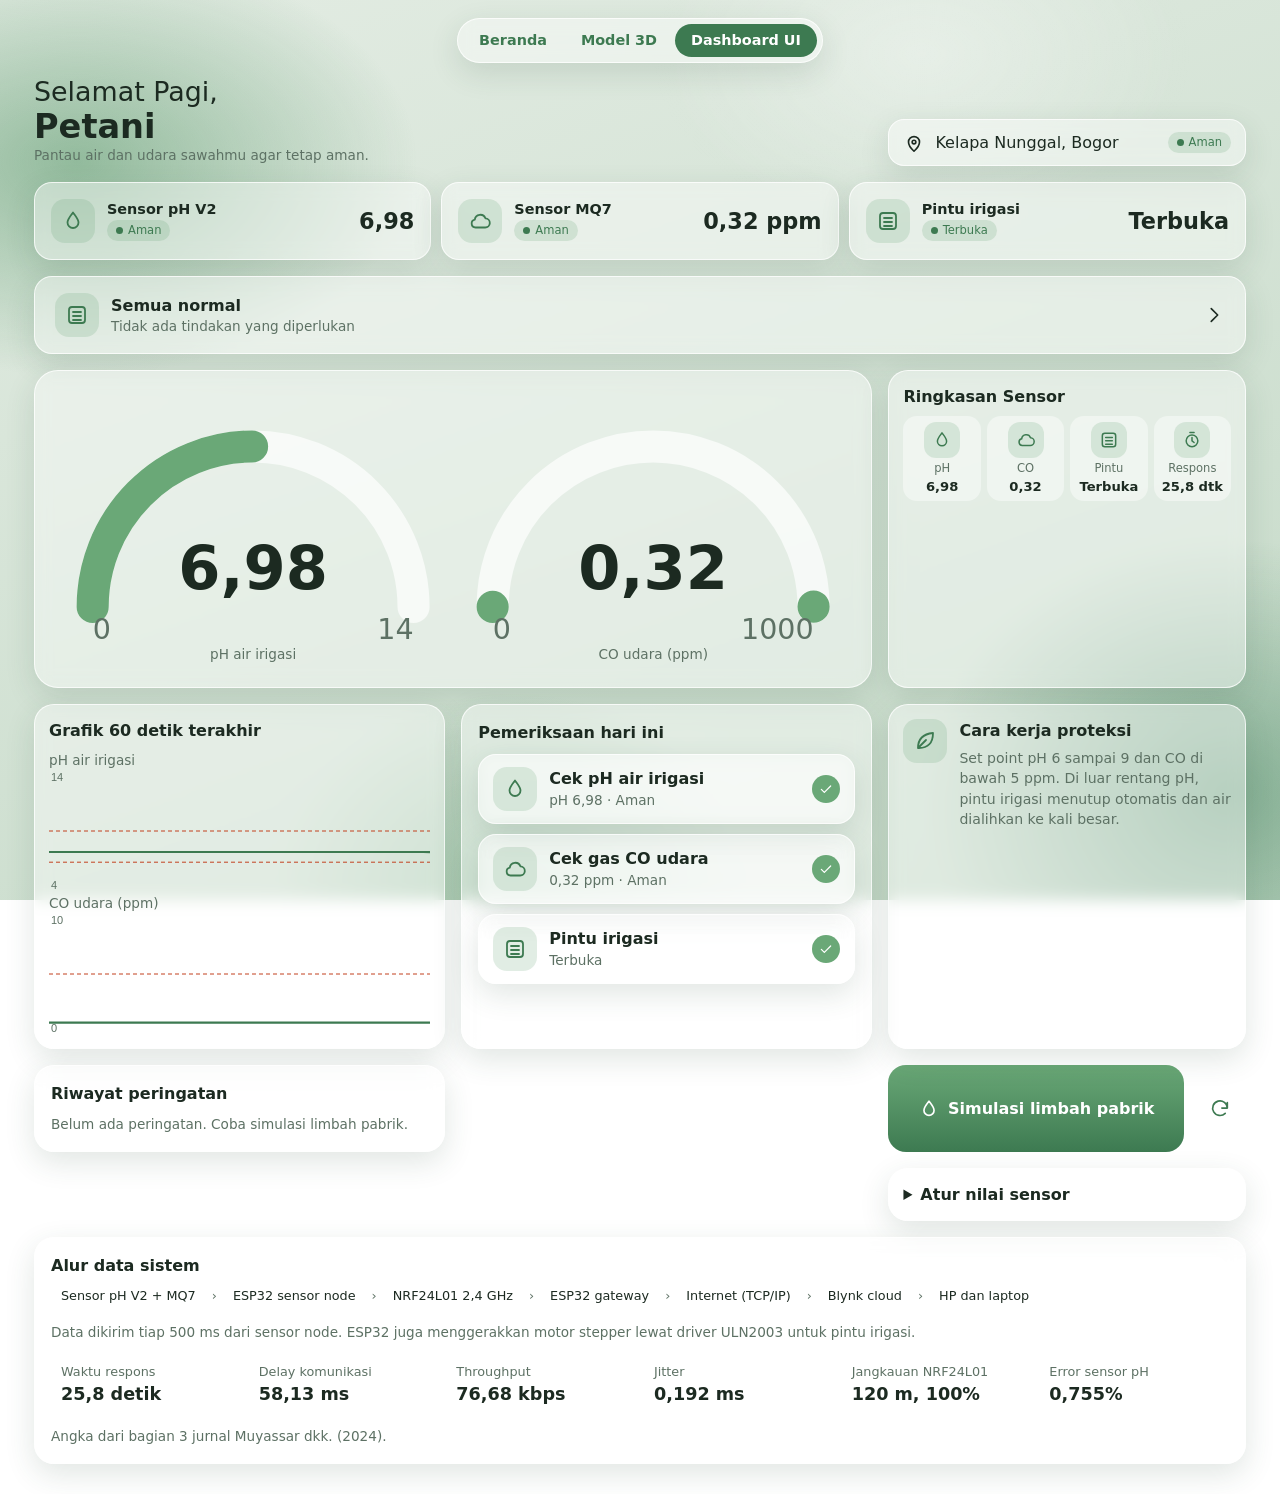
==== ui/index.html @ b04bf3d6 "Simulasi monitoring sawah" ====
<!doctype html>
<html lang="id"><head><meta charset="utf-8">
<meta name="viewport" content="width=device-width, initial-scale=1, viewport-fit=cover">
<title>Dashboard monitoring persawahan (tampilan aplikasi)</title>
<link rel="stylesheet" href="ui.css">
</head><body>
<svg width="0" height="0" style="position:absolute" aria-hidden="true"><defs>
<symbol id="i-drop" viewBox="0 0 24 24"><path d="M12 3.5C9 7.5 6.5 10.3 6.5 13.5a5.5 5.5 0 0 0 11 0C17.5 10.3 15 7.5 12 3.5z"/></symbol>
<symbol id="i-cloud" viewBox="0 0 24 24"><path d="M7.5 18.5a4 4 0 0 1-.7-7.9 5.5 5.5 0 0 1 10.6-1.3 4.6 4.6 0 0 1-.4 9.2z"/></symbol>
<symbol id="i-gate" viewBox="0 0 24 24"><rect x="4" y="4" width="16" height="16" rx="3"/><path d="M8 9h8M8 13h8M8 17h8"/></symbol>
<symbol id="i-home" viewBox="0 0 24 24"><path d="M4 11l8-6.5 8 6.5v8.5a1 1 0 0 1-1 1H5a1 1 0 0 1-1-1z"/></symbol>
<symbol id="i-sensor" viewBox="0 0 24 24"><path d="M3 12h4l2.5-6 4 12 2.5-6H21"/></symbol>
<symbol id="i-list" viewBox="0 0 24 24"><path d="M8 7h12M8 12h12M8 17h12M4 7h.01M4 12h.01M4 17h.01"/></symbol>
<symbol id="i-gear" viewBox="0 0 24 24"><circle cx="12" cy="12" r="3"/><path d="M12 3v3M12 18v3M3 12h3M18 12h3M5.6 5.6l2.1 2.1M16.3 16.3l2.1 2.1M18.4 5.6l-2.1 2.1M7.7 16.3l-2.1 2.1"/></symbol>
<symbol id="i-bell" viewBox="0 0 24 24"><path d="M6 16v-5a6 6 0 0 1 12 0v5l1.5 2h-15zM10 20.5a2 2 0 0 0 4 0"/></symbol>
<symbol id="i-back" viewBox="0 0 24 24"><path d="M15 5l-7 7 7 7"/></symbol>
<symbol id="i-check" viewBox="0 0 24 24"><path d="M5 12.5l4.5 4.5L19 7.5"/></symbol>
<symbol id="i-x" viewBox="0 0 24 24"><path d="M7 7l10 10M17 7L7 17"/></symbol>
<symbol id="i-chev" viewBox="0 0 24 24"><path d="M9 5l7 7-7 7"/></symbol>
<symbol id="i-pin" viewBox="0 0 24 24"><path d="M12 21s6-5.2 6-10a6 6 0 0 0-12 0c0 4.8 6 10 6 10z"/><circle cx="12" cy="11" r="2"/></symbol>
<symbol id="i-timer" viewBox="0 0 24 24"><circle cx="12" cy="13" r="7"/><path d="M12 9v4l2.5 2M9.5 3h5"/></symbol>
<symbol id="i-refresh" viewBox="0 0 24 24"><path d="M20 11a8 8 0 1 0-2.3 5.7M20 5v6h-6"/></symbol>
<symbol id="i-leaf" viewBox="0 0 24 24"><path d="M5 19C5 10 10 5 20 4c0 10-5 15-14 15zM5 19l8-8"/></symbol>
</defs></svg>
<main>
<nav class="top" aria-label="Halaman"><a href="../index.html">Beranda</a><a href="../3d/index.html">Model 3D</a><a href="index.html" aria-current="page">Dashboard UI</a></nav>
<div class="app" data-screen="home">

<section class="screen glass" id="s-home" data-own="home" aria-label="Beranda">
<header class="hd"><span class="ib" aria-hidden="true"><svg class="ic"><use href="#i-leaf"/></svg></span>
<button class="ib" type="button" data-alert aria-label="Lihat peringatan"><svg class="ic"><use href="#i-bell"/></svg></button></header>
<div><h1 class="hello"><span id="gr"></span>Petani</h1><p class="mut">Pantau air dan udara sawahmu agar tetap aman.</p></div>
<div class="loc glass"><svg class="ic"><use href="#i-pin"/></svg><span>Kelapa Nunggal, Bogor</span><span class="chip" id="c-all"></span></div>
<div class="sh"><h2>Sensor Saya</h2><button class="lnk" type="button" data-go="sensor">Lihat semua</button></div>
<div class="rail">
<button class="sc glass" type="button" data-go="sensor"><span class="ico"><svg class="ic"><use href="#i-drop"/></svg></span><b>Sensor pH V2</b><span class="val" id="h-ph"></span><span class="chip" id="c-ph"></span></button>
<button class="sc glass" type="button" data-go="sensor"><span class="ico"><svg class="ic"><use href="#i-cloud"/></svg></span><b>Sensor MQ7</b><span class="val" id="h-co"></span><span class="chip" id="c-co"></span></button>
<button class="sc glass" type="button" data-go="sensor"><span class="ico"><svg class="ic"><use href="#i-gate"/></svg></span><b>Pintu irigasi</b><span class="val" id="h-gt"></span><span class="chip" id="c-gt"></span></button>
</div>
<h2 style="margin:0">Perhatian Hari Ini</h2>
<button class="rc glass" type="button" data-go="care"><span class="ico"><svg class="ic"><use href="#i-gate"/></svg></span><span class="grow"><b id="at-t"></b><small class="sub" id="at-s"></small></span><svg class="ic"><use href="#i-chev"/></svg></button>
<nav class="bar glass" aria-label="Menu"></nav>
</section>

<section class="screen glass" id="s-sensor" data-own="sensor" aria-label="Sensor">
<header class="hd"><button class="ib" type="button" data-go="home" aria-label="Kembali ke beranda"><svg class="ic"><use href="#i-back"/></svg></button><span class="chip" id="c-all2"></span></header>
<div><h1>Kondisi Air dan Udara</h1><small id="pend"></small></div>
<div class="hero glass"><div><div id="g1"></div><small>pH air irigasi</small></div><div><div id="g2"></div><small>CO udara (ppm)</small></div></div>
<div class="box glass"><h2>Ringkasan Sensor</h2>
<div class="stats">
<div class="st"><span class="ico"><svg class="ic"><use href="#i-drop"/></svg></span><small>pH</small><b id="s-ph"></b></div>
<div class="st"><span class="ico"><svg class="ic"><use href="#i-cloud"/></svg></span><small>CO</small><b id="s-co"></b></div>
<div class="st"><span class="ico"><svg class="ic"><use href="#i-gate"/></svg></span><small>Pintu</small><b id="s-gt"></b></div>
<div class="st"><span class="ico"><svg class="ic"><use href="#i-timer"/></svg></span><small>Respons</small><b>25,8 dtk</b></div>
</div></div>
<div class="box glass"><h2>Grafik 60 detik terakhir</h2><small>pH air irigasi</small><canvas class="ch" id="c1"></canvas><small>CO udara (ppm)</small><canvas class="ch" id="c2"></canvas></div>
<div class="box glass tip"><span class="ico"><svg class="ic"><use href="#i-leaf"/></svg></span><div><h2>Cara kerja proteksi</h2><p>Set point pH 6 sampai 9 dan CO di bawah 5 ppm. Di luar rentang pH, pintu irigasi menutup otomatis dan air dialihkan ke kali besar.</p></div></div>
<div class="act"><button class="btn" type="button" id="bad"><svg class="ic"><use href="#i-drop"/></svg>Simulasi limbah pabrik</button><button class="sq" type="button" id="good" aria-label="Kembalikan ke kondisi aman"><svg class="ic"><use href="#i-refresh"/></svg></button></div>
<details class="glass"><summary>Atur nilai sensor</summary><div id="ctl"></div></details>
<nav class="bar glass" aria-label="Menu"></nav>
</section>

<section class="screen glass" id="s-care" data-own="care" aria-label="Aktivitas">
<header class="hd"><h1>Aktivitas</h1></header>
<div class="tabs glass" role="tablist" aria-label="Aktivitas">
<button type="button" role="tab" data-tab="today" aria-selected="true">Hari ini</button>
<button type="button" role="tab" data-tab="alert" aria-selected="false">Peringatan</button>
<button type="button" role="tab" data-tab="sistem" aria-selected="false">Sistem</button></div>
<div id="p-today" role="tabpanel">
<div class="rc glass"><span class="ico"><svg class="ic"><use href="#i-drop"/></svg></span><span class="grow"><b>Cek pH air irigasi</b><small class="sub" id="rs-ph"></small></span><span class="ckc" id="k-ph"><svg class="ic ok"><use href="#i-check"/></svg><svg class="ic no"><use href="#i-x"/></svg></span></div>
<div class="rc glass"><span class="ico"><svg class="ic"><use href="#i-cloud"/></svg></span><span class="grow"><b>Cek gas CO udara</b><small class="sub" id="rs-co"></small></span><span class="ckc" id="k-co"><svg class="ic ok"><use href="#i-check"/></svg><svg class="ic no"><use href="#i-x"/></svg></span></div>
<div class="rc glass"><span class="ico"><svg class="ic"><use href="#i-gate"/></svg></span><span class="grow"><b>Pintu irigasi</b><small class="sub" id="rs-gt"></small></span><span class="ckc" id="k-gt"><svg class="ic ok"><use href="#i-check"/></svg><svg class="ic no"><use href="#i-x"/></svg></span></div>
</div>
<div id="p-alert" role="tabpanel" hidden><ul class="evl" id="evl"></ul></div>
<div id="p-sistem" role="tabpanel" hidden>
<div class="box glass"><h2>Alur data sistem</h2><div class="chain" id="chain"></div>
<small>Data dikirim tiap 500 ms dari sensor node. ESP32 juga menggerakkan motor stepper lewat driver ULN2003 untuk pintu irigasi.</small></div>
<div class="qos">
<div>Waktu respons<b>25,8 detik</b></div><div>Delay komunikasi<b>58,13 ms</b></div>
<div>Throughput<b>76,68 kbps</b></div><div>Jitter<b>0,192 ms</b></div>
<div>Jangkauan NRF24L01<b>120 m, 100%</b></div><div>Error sensor pH<b>0,755%</b></div></div>
<small>Angka dari bagian 3 jurnal Muyassar dkk. (2024).</small>
</div>
<div class="box glass guide" id="guide"><div><h2>Panduan Sistem</h2><p class="mut">Pelajari alur data dari sensor sampai ke aplikasi.</p><button class="btn s" type="button" data-go="sistem">Pelajari</button></div><span class="ico"><svg class="ic"><use href="#i-leaf"/></svg></span></div>
<nav class="bar glass" aria-label="Menu"></nav>
</section>

</div></main>
<script src="../shared/state.js"></script>
<script src="../shared/controls.js"></script>
<script>mountControls($("ctl"))</script>
<script src="dashboard.js"></script>
</body></html>
---- ui/ui.css ----
:root{--ink:#1c2a21;--mut:#5d7164;--g:#6aa877;--g2:#3d7a51;--bad:#c2401f;--warn:#b57a10;--gl:rgba(255,255,255,.42);--gl2:rgba(255,255,255,.62);--gb:rgba(255,255,255,.75);--sh:0 10px 30px rgba(40,80,55,.14);--chip:rgba(92,154,107,.18);--bgA:#e3ece3;--bgB:#c4d9c7}
@media(prefers-color-scheme:dark){:root{--ink:#e8f1ea;--mut:#a3b8a9;--g:#6fbf88;--g2:#7fd1a0;--bad:#ef7752;--warn:#e5b24a;--gl:rgba(24,44,32,.5);--gl2:rgba(38,64,48,.65);--gb:rgba(255,255,255,.14);--sh:0 10px 30px rgba(0,0,0,.35);--chip:rgba(111,191,136,.2);--bgA:#0d1812;--bgB:#14261b}}
*{box-sizing:border-box}
[hidden]{display:none!important}
html{background:linear-gradient(160deg,var(--bgA),var(--bgB)) fixed}
body{margin:0;color:var(--ink);font:16px/1.45 "Segoe UI",system-ui,-apple-system,Roboto,sans-serif}
body::before{content:"";position:fixed;inset:0;z-index:-1;pointer-events:none;background:radial-gradient(38% 34% at 6% 18%,rgba(70,140,90,.5),transparent 70%),radial-gradient(34% 40% at 96% 88%,rgba(50,120,80,.45),transparent 70%),radial-gradient(30% 28% at 72% 6%,rgba(255,255,255,.35),transparent 70%),radial-gradient(26% 30% at 40% 98%,rgba(90,160,110,.3),transparent 70%)}
main{max-width:1180px;margin:0 auto;padding:14px 14px 30px}
h1{font-size:clamp(1.55rem,5vw,1.9rem);line-height:1.15;margin:0;font-weight:700}
h2{font-size:1rem;margin:0 0 6px}
p{margin:0}small,.mut{color:var(--mut);font-size:.85rem}
.sub{display:block}
button{font:inherit;color:inherit;cursor:pointer}
:focus-visible{outline:3px solid var(--g2);outline-offset:2px}
.ic{width:22px;height:22px;fill:none;stroke:currentColor;stroke-width:1.8;stroke-linecap:round;stroke-linejoin:round;flex:none}
.top{display:flex;gap:18px;justify-content:center;margin-bottom:14px;font-size:.9rem}
.top a{color:var(--g2);font-weight:600;text-decoration:none}.top a[aria-current]{color:var(--ink)}
.glass{background:var(--gl);-webkit-backdrop-filter:blur(8px);backdrop-filter:blur(8px);border:1px solid var(--gb);border-radius:20px;box-shadow:var(--sh)}
@supports not (backdrop-filter:blur(1px)){.glass{background:var(--gl2)}}
.app{display:flex;gap:22px;justify-content:center;align-items:stretch}
.screen{width:352px;flex:none;padding:18px;border-radius:34px;display:flex;flex-direction:column;gap:14px;min-height:760px}
@media(max-width:1119px){
.app{display:block}.screen{width:100%;max-width:480px;margin:0 auto;min-height:calc(100svh - 70px);border-radius:28px}
.app:not([data-screen="home"]) #s-home,.app:not([data-screen="sensor"]) #s-sensor,.app:not([data-screen="care"]) #s-care{display:none}
.bar{position:sticky;bottom:10px}}
.hd{display:flex;justify-content:space-between;align-items:center;gap:8px}
.ib{width:40px;height:40px;border-radius:50%;border:1px solid var(--gb);background:var(--gl2);display:grid;place-items:center;color:var(--g2)}
.hello span{font-weight:500;font-size:.8em;display:block}
.loc{display:flex;align-items:center;gap:10px;padding:11px 14px;border-radius:16px}.loc span:first-of-type{flex:1}
.sh{display:flex;justify-content:space-between;align-items:baseline}.sh h2{margin:0}
.lnk{background:none;border:0;color:var(--g2);font-size:.85rem;padding:2px}
.rail{display:flex;gap:10px;overflow-x:auto;scroll-snap-type:x mandatory;padding:2px 2px 6px;margin:0 -2px}
.sc{flex:0 0 122px;scroll-snap-align:start;padding:12px;border-radius:18px;text-align:left;display:grid;gap:6px;justify-items:start}
.sc b{font-size:.9rem;line-height:1.2}.val{font-weight:700;font-size:1.05rem}
.ico{width:44px;height:44px;border-radius:14px;background:var(--chip);color:var(--g2);display:grid;place-items:center;flex:none}
.ico .ic{width:24px;height:24px}
.chip{display:inline-flex;align-items:center;gap:5px;font-size:.72rem;padding:2px 9px;border-radius:99px;background:var(--chip);color:var(--g2);width:max-content;white-space:nowrap}
.chip::before{content:"";width:7px;height:7px;border-radius:50%;background:currentColor}
.chip.bad{color:var(--bad);background:rgba(194,64,31,.15)}.chip.warn{color:var(--warn);background:rgba(200,140,20,.16)}
.rc{display:flex;align-items:center;gap:12px;padding:12px 14px;border-radius:18px;text-align:left;width:100%;list-style:none}
.rc .grow{flex:1;min-width:0}.rc b{display:block}
.box{padding:14px;border-radius:20px}
.hero{display:grid;grid-template-columns:1fr 1fr;gap:8px;padding:14px;text-align:center;border-radius:24px}
.hero small{display:block;margin-top:-4px}
.gb{fill:none;stroke:var(--gb);stroke-width:9;stroke-linecap:round;opacity:.9}
.gv{fill:none;stroke:var(--g);stroke-width:9;stroke-linecap:round;transition:stroke-dasharray .4s}
.gt{font-size:19px;font-weight:700;fill:var(--ink)}.gl{font-size:8px;fill:var(--mut)}
.stats{display:grid;grid-template-columns:repeat(4,1fr);gap:6px;text-align:center;margin-top:8px}
.st{display:grid;justify-items:center;gap:2px;padding:6px 2px;border-radius:14px;background:var(--gl)}
.st b{font-size:.82rem;line-height:1.2}.st small{font-size:.72rem}
.st .ico{width:36px;height:36px;border-radius:12px}.st .ico .ic{width:20px;height:20px}
canvas.ch{width:100%;height:84px;display:block}
.tip{display:flex;gap:12px;align-items:flex-start}.tip p{font-size:.88rem;color:var(--mut)}
.act{display:flex;gap:10px}
.btn{flex:1;display:flex;gap:8px;justify-content:center;align-items:center;border:0;border-radius:18px;padding:14px;font-weight:600;color:#fff;background:linear-gradient(180deg,var(--g),#3d7a51)}
.btn.s{flex:none;padding:8px 16px;border-radius:14px;margin-top:8px}
.sq{width:52px;border-radius:18px;border:1px solid var(--gb);background:var(--gl2);display:grid;place-items:center;color:var(--g2)}
details.glass summary{padding:14px;cursor:pointer;font-weight:600}
#ctl{padding:0 14px 14px;font-size:.9rem}#ctl h2{display:none}#ctl p{margin-bottom:6px;color:var(--mut)}
#ctl label{display:block;font-weight:600;margin:10px 0 2px}#ctl label.ck{display:flex;gap:8px;align-items:center;font-weight:400}
#ctl input[type=range]{width:100%;accent-color:var(--g2)}
#ctl .row{display:flex;flex-wrap:wrap;gap:8px;margin:10px 0}
#ctl .row button{border:1px solid var(--gb);background:var(--gl2);border-radius:12px;padding:7px 11px}
#ctl .msg{margin-top:8px}
.bar{margin-top:auto;display:grid;grid-template-columns:repeat(4,1fr);gap:2px;padding:7px;border-radius:24px;background:var(--gl2)}
.bar button{background:none;border:0;display:grid;justify-items:center;gap:1px;font-size:.7rem;color:var(--mut);padding:6px 2px;border-radius:16px}
.bar button[aria-current]{color:var(--g2);background:var(--chip);font-weight:700}
.tabs{display:grid;grid-template-columns:repeat(3,1fr);padding:4px;border-radius:99px}
.tabs button{border:0;background:none;padding:8px 4px;border-radius:99px;font-size:.88rem}
.tabs button[aria-selected=true]{background:var(--g);color:#fff;font-weight:600}
[role=tabpanel]{display:flex;flex-direction:column;gap:10px}
.ckc{width:28px;height:28px;border-radius:50%;background:var(--g);color:#fff;display:grid;place-items:center;flex:none}
.ckc .ic{width:16px;height:16px}.ckc .no{display:none}.ckc.bad{background:var(--bad)}.ckc.bad .ok{display:none}.ckc.bad .no{display:block}
.evl{list-style:none;margin:0;padding:0;display:flex;flex-direction:column;gap:8px}
.guide{display:flex;justify-content:space-between;align-items:center;gap:10px}
.chain{display:flex;flex-wrap:wrap;gap:6px;align-items:center;font-size:.8rem;margin:6px 0 10px}
.chain span{padding:3px 9px;border:1px solid var(--gb);border-radius:99px;background:var(--gl2)}
.chain i{color:var(--mut);font-style:normal}
@keyframes gl{0%,100%{border-color:var(--gb)}8%{border-color:var(--g2)}}
.qos{display:grid;grid-template-columns:1fr 1fr;gap:8px}.qos div{padding:10px;border-radius:14px;background:var(--gl);font-size:.8rem;color:var(--mut)}.qos b{display:block;font-size:1.1rem;color:var(--ink)}
@media(prefers-reduced-motion:reduce){.chain span{animation:none}.gv{transition:none}}

/* ===== bar navigasi atas (semua halaman) ===== */
.top{width:max-content;max-width:100%;margin:0 auto 14px;padding:5px;gap:2px;border-radius:99px;background:var(--gl);border:1px solid var(--gb);-webkit-backdrop-filter:blur(8px);backdrop-filter:blur(8px);box-shadow:var(--sh)}
.top a{padding:6px 16px;border-radius:99px}.top a[aria-current]{background:var(--g2);color:#fff}
@media(prefers-color-scheme:dark){.top a[aria-current]{color:#0d1812}}

/* ===== layout PC: satu dashboard lebar, bukan tiga layar HP ===== */
@media(min-width:1120px){
main{max-width:1240px;padding-top:18px}
.app{display:grid;grid-template-columns:1.15fr 1.15fr 1fr;grid-auto-flow:dense;gap:16px;align-items:stretch}
.screen{display:contents}
.bar,.tabs,.guide,.sh,#s-home>.hd,#s-sensor>.hd,#s-care>.hd,#s-sensor>div:first-of-type,#s-home>h2{display:none!important}
#p-alert[hidden],#p-sistem[hidden]{display:flex!important}
#s-home>div:first-of-type{grid-column:1/3;align-self:end}
#s-home h1{font-size:2.1rem}
.loc{grid-column:3;align-self:end}
.rail{grid-column:1/-1;display:grid;grid-template-columns:repeat(3,1fr);overflow:visible;padding:0;margin:0}
.sc{flex:none;padding:16px;grid-template-columns:auto 1fr auto;align-items:center;column-gap:12px;row-gap:2px}
.sc .ico{grid-row:1/3}.sc .val{font-size:1.4rem;grid-column:3;grid-row:1/3}.sc b{align-self:end}.sc .chip{align-self:start}
#s-home>.rc{grid-column:1/-1;padding:16px 20px}
.hero{grid-column:1/3;padding:22px}.hero .gt{font-size:17px}
.box,.hero{backdrop-filter:blur(8px)}
.box.tip{grid-column:3}
canvas.ch{height:120px}
#p-today,#p-alert,#p-sistem{padding:16px;border-radius:20px;background:var(--gl);border:1px solid var(--gb);box-shadow:var(--sh);-webkit-backdrop-filter:blur(8px);backdrop-filter:blur(8px)}
#p-today::before{content:"Pemeriksaan hari ini";font-weight:700}
#p-alert::before{content:"Riwayat peringatan";font-weight:700}
#p-sistem{grid-column:1/-1}#p-sistem .box{background:none;border:0;box-shadow:none;padding:0}
#evl{max-height:260px;overflow:auto}
.act{grid-column:3}details.glass{grid-column:3}
.qos{grid-template-columns:repeat(6,1fr)}
}

button:disabled,input:disabled{opacity:.5;cursor:not-allowed}
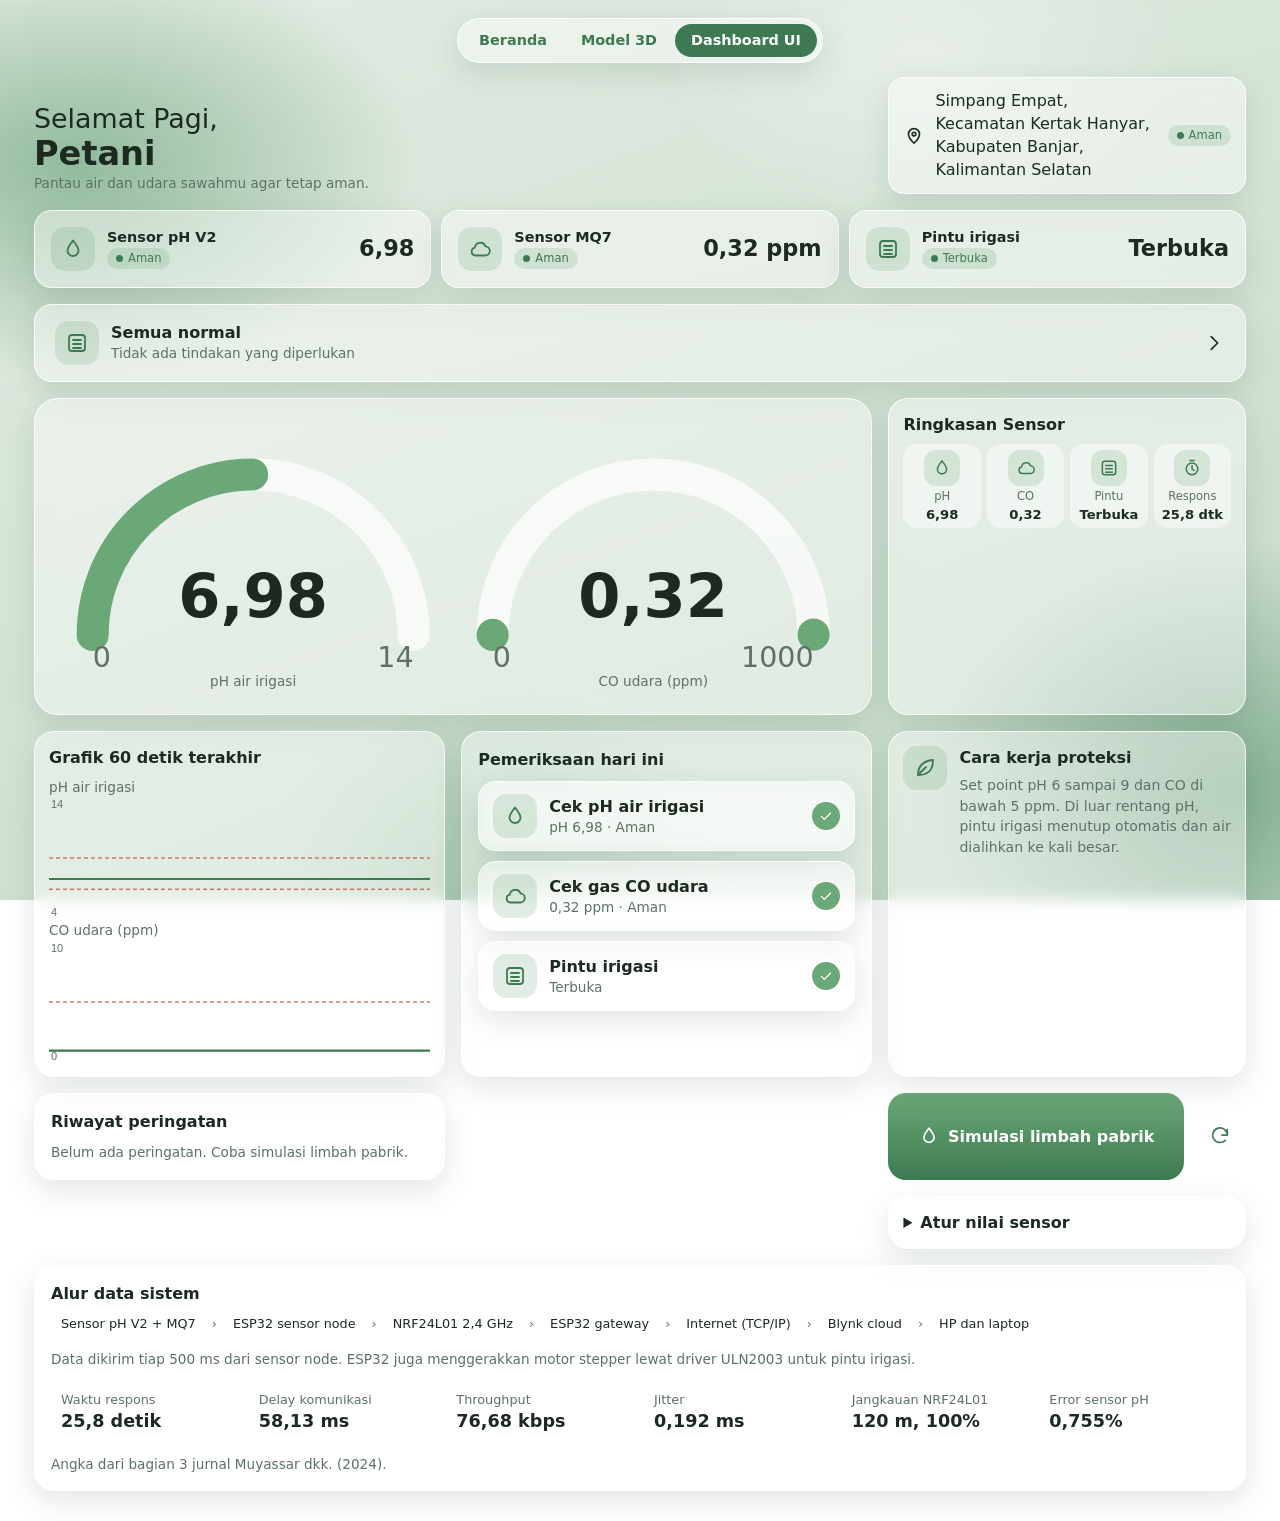
==== commit 21778139: "Update index.html" ====
--- a/ui/index.html
+++ b/ui/index.html
@@ -30,7 +30,7 @@
 <header class="hd"><span class="ib" aria-hidden="true"><svg class="ic"><use href="#i-leaf"/></svg></span>
 <button class="ib" type="button" data-alert aria-label="Lihat peringatan"><svg class="ic"><use href="#i-bell"/></svg></button></header>
 <div><h1 class="hello"><span id="gr"></span>Petani</h1><p class="mut">Pantau air dan udara sawahmu agar tetap aman.</p></div>
-<div class="loc glass"><svg class="ic"><use href="#i-pin"/></svg><span>Kelapa Nunggal, Bogor</span><span class="chip" id="c-all"></span></div>
+<div class="loc glass"><svg class="ic"><use href="#i-pin"/></svg><span>Simpang Empat, Kecamatan Kertak Hanyar, Kabupaten Banjar, Kalimantan Selatan</span><span class="chip" id="c-all"></span></div>
 <div class="sh"><h2>Sensor Saya</h2><button class="lnk" type="button" data-go="sensor">Lihat semua</button></div>
 <div class="rail">
 <button class="sc glass" type="button" data-go="sensor"><span class="ico"><svg class="ic"><use href="#i-drop"/></svg></span><b>Sensor pH V2</b><span class="val" id="h-ph"></span><span class="chip" id="c-ph"></span></button>
